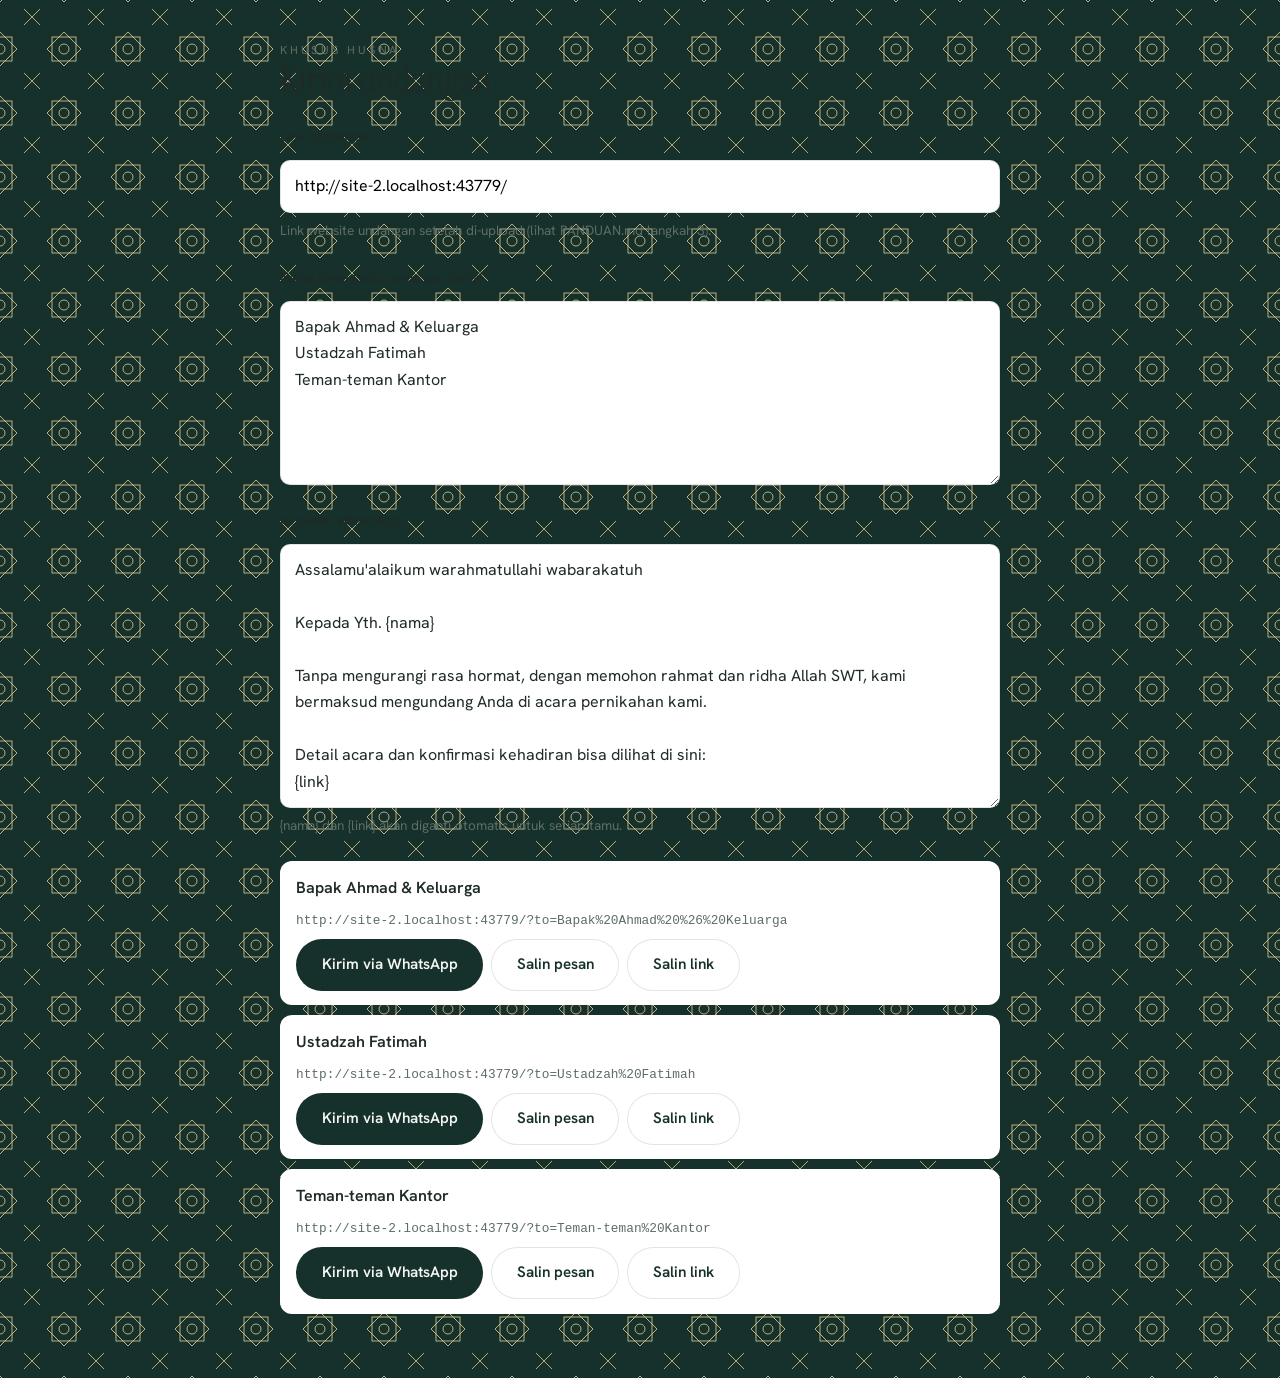
==== kirim.html @ abfaa21a "Undangan pernikahan Husna & Bima Co-Authored-By: Claude Opus 5.5 <noreply@anthropic.com>" ====
<!doctype html>
<html lang="id">
<head>
  <meta charset="utf-8">
  <meta name="viewport" content="width=device-width, initial-scale=1">
  <meta name="robots" content="noindex">
  <title>Kirim Undangan Husna</title>
  <link rel="stylesheet" href="https://fonts.googleapis.com/css2?family=Hanken+Grotesk:wght@400;600&family=Instrument+Serif&display=swap">
  <link rel="stylesheet" href="style.css">
  <style>
    body { padding: 2.5rem 16px 4rem; }
    .wadah { max-width: 720px; margin: 0 auto; display: grid; gap: 1.5rem; }
    .wadah h1 { font-family: var(--f-judul); font-weight: 400; font-size: 2.4rem; margin: 0; line-height: 1.1; }
    .isian input, .isian textarea { font: inherit; width: 100%; padding: .75rem .9rem; border: 1px solid var(--garis); border-radius: 10px; background: #fff; }
    .isian label { font-size: .85rem; font-weight: 600; }
    .bantu { font-size: .85rem; color: var(--redup); margin: 0; }
    .hasil { list-style: none; padding: 0; margin: 0; display: grid; gap: .6rem; }
    .hasil li { background: #fff; border-radius: 12px; padding: .9rem 1rem; display: grid; gap: .5rem; }
    .hasil b { font-weight: 600; }
    .hasil code { font-size: .8rem; color: var(--redup); overflow-wrap: anywhere; }
    .hasil .aksi { display: flex; flex-wrap: wrap; gap: .5rem; }
    .hasil a.tombol { text-decoration: none; }
  </style>
</head>
<body>
  <div class="wadah">
    <div>
      <p class="label">Khusus Husna</p>
      <h1>Kirim undangan</h1>
    </div>

    <div class="isian">
      <label for="alamat">Link undangan</label>
      <input id="alamat" type="url" placeholder="https://undangan-husna.netlify.app/">
      <p class="bantu">Link website undangan setelah di-upload (lihat PANDUAN.md langkah 3).</p>
    </div>

    <div class="isian">
      <label for="nama">Nama tamu (satu nama per baris)</label>
      <textarea id="nama" rows="6">Bapak Ahmad &amp; Keluarga
Ustadzah Fatimah
Teman-teman Kantor</textarea>
    </div>

    <div class="isian">
      <label for="pesan">Isi pesan WhatsApp</label>
      <textarea id="pesan" rows="9">Assalamu'alaikum warahmatullahi wabarakatuh

Kepada Yth. {nama}

Tanpa mengurangi rasa hormat, dengan memohon rahmat dan ridha Allah SWT, kami bermaksud mengundang Anda di acara pernikahan kami.

Detail acara dan konfirmasi kehadiran bisa dilihat di sini:
{link}

Merupakan kebahagiaan bagi kami apabila Anda berkenan hadir dan memberikan doa restu.

Wassalamu'alaikum warahmatullahi wabarakatuh
Husna &amp; Bima</textarea>
      <p class="bantu">{nama} dan {link} akan diganti otomatis untuk setiap tamu.</p>
    </div>

    <ul class="hasil" id="hasil"></ul>
  </div>
  <div class="toast" id="toast" role="status"></div>

  <script>
    (function () {
      var $ = function (id) { return document.getElementById(id); };
      try { var simpan = localStorage.getItem("kirim-husna-alamat"); if (simpan) $("alamat").value = simpan; } catch (e) {}
      if (!$("alamat").value && /^https?:/.test(location.protocol)) {
        $("alamat").value = location.href.replace(/kirim\.html.*$/, "");
      }

      function buat() {
        try { localStorage.setItem("kirim-husna-alamat", $("alamat").value); } catch (e) {}
        var dasar = $("alamat").value.trim();
        var ul = $("hasil");
        ul.innerHTML = "";
        $("nama").value.split("\n").map(function (n) { return n.trim(); }).filter(Boolean).forEach(function (n) {
          var link = dasar + (dasar.indexOf("?") >= 0 ? "&" : "?") + "to=" + encodeURIComponent(n);
          var teks = $("pesan").value.split("{nama}").join(n).split("{link}").join(link);
          var li = document.createElement("li");
          var b = document.createElement("b"); b.textContent = n;
          var c = document.createElement("code"); c.textContent = link;
          var aksi = document.createElement("div"); aksi.className = "aksi";
          var wa = document.createElement("a");
          wa.className = "tombol tombol--kecil";
          wa.href = "https://wa.me/?text=" + encodeURIComponent(teks);
          wa.target = "_blank"; wa.rel = "noopener";
          wa.textContent = "Kirim via WhatsApp";
          var s1 = tombolSalin("Salin pesan", teks);
          var s2 = tombolSalin("Salin link", link);
          aksi.append(wa, s1, s2);
          li.append(b, c, aksi);
          ul.appendChild(li);
        });
      }

      function tombolSalin(label, isi) {
        var b = document.createElement("button");
        b.type = "button";
        b.className = "tombol tombol--kecil tombol--garis";
        b.textContent = label;
        b.addEventListener("click", function () {
          var ok = function () { toast("Tersalin"); };
          if (navigator.clipboard) navigator.clipboard.writeText(isi).then(ok, function () { toast("Gagal menyalin"); });
        });
        return b;
      }

      var idT;
      function toast(t) {
        var el = $("toast"); el.textContent = t; el.classList.add("tampil");
        clearTimeout(idT); idT = setTimeout(function () { el.classList.remove("tampil"); }, 1800);
      }

      ["alamat", "nama", "pesan"].forEach(function (id) { $(id).addEventListener("input", buat); });
      buat();
    })();
  </script>
</body>
</html>
---- style.css ----
/* ========== Warna & huruf ========== */
:root {
  --malam: #16302B;      /* hijau tua, warna utama */
  --malam-2: #1F4640;
  --malam-3: #2A5A52;
  --kertas: #F4F6F1;     /* latar terang */
  --kertas-2: #E7EDE5;
  --tinta: #1F2B27;
  --redup: #5C6D66;
  --emas: #B8964F;
  --emas-muda: #E2CB91;
  --emas-terang: #F3DFA6;
  --mawar: #D99E97;
  --mawar-muda: #F4DEDA;
  --garis: rgba(31, 43, 39, .12);
  --lebar: 480px;

  --f-judul: "Instrument Serif", "Cormorant Garamond", Georgia, serif;
  --f-indah: "Pinyon Script", "Instrument Serif", cursive;
  --f-teks: "Hanken Grotesk", "Segoe UI", system-ui, sans-serif;
  --f-arab: "Amiri", "Traditional Arabic", "Scheherazade New", serif;

  --pola: url("data:image/svg+xml,%3Csvg xmlns='http://www.w3.org/2000/svg' width='64' height='64' viewBox='0 0 64 64'%3E%3Cg fill='none' stroke='%23E2CB91' stroke-width='.8'%3E%3Crect x='20' y='20' width='24' height='24'/%3E%3Crect x='20' y='20' width='24' height='24' transform='rotate(45 32 32)'/%3E%3Cpath d='M0 0l8 8M64 0l-8 8M0 64l8-8M64 64l-8-8'/%3E%3Ccircle cx='32' cy='32' r='5'/%3E%3C/g%3E%3C/svg%3E");
  --pola-hijau: url("data:image/svg+xml,%3Csvg xmlns='http://www.w3.org/2000/svg' width='64' height='64' viewBox='0 0 64 64'%3E%3Cg fill='none' stroke='%2316302B' stroke-width='.7' opacity='.09'%3E%3Crect x='20' y='20' width='24' height='24'/%3E%3Crect x='20' y='20' width='24' height='24' transform='rotate(45 32 32)'/%3E%3Cpath d='M0 0l8 8M64 0l-8 8M0 64l8-8M64 64l-8-8'/%3E%3Ccircle cx='32' cy='32' r='5'/%3E%3C/g%3E%3C/svg%3E");
  color-scheme: light;
}

*, *::before, *::after { box-sizing: border-box; }
html { scroll-behavior: smooth; }
body {
  margin: 0;
  background: var(--pola) center / 64px, var(--malam);
  color: var(--tinta);
  font-family: var(--f-teks);
  font-size: 16px;
  line-height: 1.65;
  -webkit-font-smoothing: antialiased;
  overflow-x: hidden;
}
body.terkunci { overflow: hidden; height: 100%; }
img { max-width: 100%; }
[hidden] { display: none !important; }
.defs { position: absolute; width: 0; height: 0; overflow: hidden; }

/* Semua lapisan tetap mengikuti lebar kolom HP */
.pembuka, .kelopak, .navbawah {
  position: fixed;
  left: 50%;
  width: min(100%, var(--lebar));
  transform: translateX(-50%);
}

/* ========== Umum ========== */
.label {
  font-size: .72rem;
  letter-spacing: .24em;
  text-transform: uppercase;
  color: var(--redup);
  margin: 0;
}
.label--terang { color: var(--emas-muda); }

.judul {
  font-family: var(--f-judul);
  font-weight: 400;
  font-size: 2.3rem;
  line-height: 1.1;
  margin: 0;
  text-align: center;
  text-wrap: balance;
  color: var(--malam);
}
.judul--terang { color: var(--kertas); }
.hiasan { display: block; width: 120px; height: 20px; margin: .8rem auto 1.6rem; }

.teks { margin: 0 auto 1rem; max-width: 30em; text-align: center; }
.teks--kecil { font-size: .95rem; color: var(--redup); }

.tombol {
  font: inherit;
  font-weight: 600;
  font-size: .95rem;
  border: 0;
  cursor: pointer;
  padding: .85rem 1.6rem;
  border-radius: 999px;
  background: var(--malam);
  color: var(--kertas);
  display: inline-flex;
  align-items: center;
  justify-content: center;
  gap: .5rem;
  text-decoration: none;
  transition: transform .2s ease, background .2s ease, box-shadow .2s ease;
}
.tombol:hover { background: var(--malam-2); }
.tombol:active { transform: scale(.96); }
.tombol:focus-visible, a:focus-visible, input:focus-visible, select:focus-visible, textarea:focus-visible {
  outline: 2px solid var(--emas);
  outline-offset: 3px;
}
.tombol:disabled { opacity: .6; cursor: wait; }
.tombol--emas {
  background: linear-gradient(135deg, #D8BC7A, var(--emas) 55%, #9C7B3C);
  color: var(--malam);
  box-shadow: 0 6px 20px rgba(184, 150, 79, .35);
}
.tombol--emas:hover { background: linear-gradient(135deg, var(--emas-terang), #C9A45C); }
.tombol--garis { background: transparent; color: var(--malam); box-shadow: inset 0 0 0 1px var(--garis); }
.tombol--garis:hover { background: var(--kertas-2); }
.tombol--denyut { animation: denyut 2.4s ease-in-out infinite; }
@keyframes denyut {
  0%, 100% { box-shadow: 0 6px 20px rgba(184, 150, 79, .35), 0 0 0 0 rgba(226, 203, 145, .45); }
  50% { box-shadow: 0 6px 20px rgba(184, 150, 79, .35), 0 0 0 12px rgba(226, 203, 145, 0); }
}

.nama-pasangan {
  font-family: var(--f-indah);
  font-weight: 400;
  font-size: 3.6rem;
  line-height: 1.05;
  margin: 0;
  display: flex;
  flex-direction: column;
  align-items: center;
  color: var(--kertas);
}
.nama-pasangan .dan { font-family: var(--f-judul); font-style: italic; font-size: .5em; color: var(--emas-muda); }

/* ========== PEMBUKA (sampul + tirai) ========== */
.pembuka {
  top: 0;
  bottom: 0;
  z-index: 50;
  overflow: hidden;
  transition: opacity .9s ease;
}
.pembuka.tahap-3 { opacity: 0; pointer-events: none; }

/* Tirai */
.tirai {
  position: absolute;
  top: 0;
  bottom: 0;
  width: 51%;
  background:
    linear-gradient(180deg, rgba(0, 0, 0, .25), transparent 20%, transparent 80%, rgba(0, 0, 0, .35)),
    repeating-linear-gradient(90deg, #0F2521 0, #1B413A 9px, #2C5E55 15px, #1B413A 22px, #0F2521 30px);
  transition: transform 2s cubic-bezier(.65, 0, .25, 1);
}
.tirai::after {
  /* renda emas di tepi tirai */
  content: "";
  position: absolute;
  top: 0;
  bottom: 0;
  width: 12px;
  background:
    radial-gradient(circle at 50% 50%, var(--emas-muda) 2px, transparent 2.6px) 0 0 / 12px 14px,
    linear-gradient(90deg, #8B6A2E, var(--emas-muda), #8B6A2E);
  opacity: .9;
}
.tirai--kiri { left: 0; transform-origin: left center; }
.tirai--kiri::after { right: 0; }
.tirai--kanan { right: 0; transform-origin: right center; }
.tirai--kanan::after { left: 0; }
.tahap-2 .tirai--kiri { transform: scaleX(.1); }
.tahap-2 .tirai--kanan { transform: scaleX(.1); }

.tirai-atas {
  position: absolute;
  top: 0;
  left: 0;
  right: 0;
  height: 76px;
  z-index: 2;
  background:
    radial-gradient(circle at 50% 0, #1F4640 68%, var(--emas) 69%, var(--emas) 73%, transparent 74%) 0 30px / 64px 46px repeat-x,
    linear-gradient(180deg, #0F2521, #1F4640) top / 100% 32px no-repeat;
  filter: drop-shadow(0 6px 8px rgba(0, 0, 0, .35));
}

.tirai-lambang {
  position: absolute;
  top: 50%;
  left: 50%;
  width: 128px;
  height: 128px;
  margin: -64px 0 0 -64px;
  z-index: 2;
  border-radius: 50%;
  display: grid;
  place-items: center;
  background: radial-gradient(circle, #1F4640 55%, #16302B);
  border: 2px solid var(--emas-muda);
  outline: 1px solid rgba(226, 203, 145, .45);
  outline-offset: 6px;
  box-shadow: 0 0 40px rgba(0, 0, 0, .45);
  font-family: var(--f-arab);
  font-size: 1.35rem;
  color: var(--emas-terang);
  transition: transform .8s ease, opacity .8s ease;
}
.tahap-2 .tirai-lambang { transform: scale(.4) rotate(-40deg); opacity: 0; }

/* Sampul malam */
.sampul {
  position: absolute;
  inset: 0;
  z-index: 3;
  display: grid;
  place-items: center;
  padding: 90px 20px 40px;
  color: var(--kertas);
  background:
    radial-gradient(ellipse at 50% 18%, rgba(242, 200, 107, .16), transparent 55%),
    radial-gradient(ellipse at 50% 30%, #2A544C 0%, #16302B 58%, #0D211D 100%);
  overflow-y: auto;
  transition: opacity .7s ease, transform .7s ease;
}
.sampul::before {
  content: "";
  position: absolute;
  inset: 0;
  background: var(--pola) center / 64px;
  opacity: .08;
  pointer-events: none;
}
.tahap-1 .sampul { opacity: 0; transform: scale(1.06); pointer-events: none; }

.bintang { position: absolute; inset: 0; pointer-events: none; overflow: hidden; }
.bintang i {
  position: absolute;
  width: var(--u, 2px);
  height: var(--u, 2px);
  border-radius: 50%;
  background: var(--emas-terang);
  box-shadow: 0 0 6px var(--emas-terang);
  animation: kelip var(--d, 3s) ease-in-out var(--t, 0s) infinite;
}
.bintang--redup i { opacity: .5; }
@keyframes kelip { 0%, 100% { opacity: .15; transform: scale(.6); } 50% { opacity: 1; transform: scale(1); } }

.bulan {
  position: absolute;
  top: 26px;
  left: 24px;
  width: 46px;
  height: 46px;
  filter: drop-shadow(0 0 14px rgba(243, 223, 166, .6));
  animation: melayang 6s ease-in-out infinite;
}
@keyframes melayang { 0%, 100% { translate: 0 0; } 50% { translate: 0 -6px; } }

.lampion-baris { position: absolute; inset: 0 0 auto; height: 0; }
.lampion {
  position: absolute;
  top: 0;
  width: 34px;
  height: 102px;
  transform-origin: 50% 0;
  animation: ayun 4.5s ease-in-out infinite, nyala 2.8s ease-in-out infinite;
}
.lampion--1 { right: 22%; top: -8px; }
.lampion--2 { right: 8%; top: -38px; width: 28px; height: 84px; animation-delay: -1.5s, -.6s; }
.lampion--3 { left: 30%; top: -54px; width: 24px; height: 72px; animation-delay: -3s, -1.2s; }
@keyframes ayun { 0%, 100% { rotate: -5deg; } 50% { rotate: 5deg; } }
@keyframes nyala {
  0%, 100% { filter: drop-shadow(0 10px 14px rgba(242, 200, 107, .55)); }
  50% { filter: drop-shadow(0 10px 22px rgba(242, 200, 107, .85)); }
}

.sampul__isi {
  position: relative;
  display: flex;
  flex-direction: column;
  align-items: center;
  gap: 1.5rem;
  text-align: center;
  animation: masuk 1.4s ease both;
}
@keyframes masuk { from { opacity: 0; transform: translateY(24px); } }

.lengkung {
  position: relative;
  width: min(74vw, 270px);
  padding: 4.2rem 1rem 2.4rem;
  border: 1px solid rgba(226, 203, 145, .7);
  border-radius: 999px 999px 14px 14px;
  outline: 1px solid rgba(226, 203, 145, .3);
  outline-offset: 7px;
  display: flex;
  flex-direction: column;
  align-items: center;
  gap: 1rem;
  background: linear-gradient(180deg, rgba(31, 70, 64, .75), rgba(22, 48, 43, .9));
  box-shadow: 0 20px 60px rgba(0, 0, 0, .35), inset 0 0 40px rgba(242, 200, 107, .08);
}
.lengkung__bunga {
  position: absolute;
  bottom: -46px;
  width: 150px;
  height: 112px;
  pointer-events: none;
  animation: goyang 6s ease-in-out infinite;
}
.lengkung__bunga--kiri { left: -54px; transform: scaleY(-1); }
.lengkung__bunga--kanan { right: -54px; transform: scale(-1, -1); animation-delay: -3s; }
@keyframes goyang { 0%, 100% { rotate: 0deg; } 50% { rotate: 3deg; } }

.lengkung__arab { font-family: var(--f-arab); font-size: 1.3rem; color: var(--emas-muda); margin: 0; }
.sampul__tgl {
  margin: 0;
  font-size: .8rem;
  letter-spacing: .24em;
  color: var(--emas-muda);
}
.sampul__tamu { margin-top: 1.4rem; }
.sampul__tamu p { margin: 0; font-size: .88rem; opacity: .85; }
.sampul__tamu .sampul__nama-tamu {
  font-family: var(--f-judul);
  font-size: 1.75rem;
  opacity: 1;
  margin: .25rem 0 .35rem;
  line-height: 1.2;
  color: var(--emas-terang);
}
.sampul__tamu .sampul__maaf { font-size: .72rem; opacity: .55; }

/* ========== Kelopak berjatuhan ========== */
.kelopak { top: 0; height: 100%; z-index: 30; pointer-events: none; }

/* ========== Halaman ========== */
.halaman {
  position: relative;
  max-width: var(--lebar);
  margin: 0 auto;
  background: var(--kertas);
  overflow: hidden;
  box-shadow: 0 0 60px rgba(0, 0, 0, .4);
  padding-bottom: 88px;
}

.bagian { position: relative; padding: 4.5rem 22px; }
.bagian--gelap {
  background: radial-gradient(ellipse at 50% 0, var(--malam-3), var(--malam) 60%);
  color: var(--kertas);
  overflow: hidden;
}
.bagian--lembut { background: var(--pola-hijau) center / 64px, var(--kertas-2); }

/* Bunga di sudut bagian */
.sudut {
  position: absolute;
  width: 190px;
  height: 142px;
  pointer-events: none;
  z-index: 1;
  animation: goyang 7s ease-in-out infinite;
}
.sudut--kecil { width: 130px; height: 98px; }
.sudut--kiri-atas { top: -6px; left: -8px; transform-origin: left top; }
.sudut--kanan-atas { top: -6px; right: -8px; transform: scaleX(-1); animation-delay: -2s; }
.sudut--kiri-bawah { bottom: -6px; left: -8px; transform: scaleY(-1); animation-delay: -4s; }
.sudut--kanan-bawah { bottom: -6px; right: -8px; transform: scale(-1, -1); animation-delay: -1s; }

/* Hero */
.hero {
  min-height: 100svh;
  display: flex;
  flex-direction: column;
  align-items: center;
  justify-content: center;
  text-align: center;
  gap: 1rem;
  background:
    radial-gradient(ellipse at 50% 45%, #fff 0%, transparent 60%),
    var(--pola-hijau) center / 64px,
    var(--kertas);
  padding-block: 7rem 5rem;
}
.hero__label { color: var(--emas); font-weight: 600; }
.hero__lengkung {
  position: relative;
  width: 190px;
  height: 250px;
  border-radius: 999px 999px 12px 12px;
  background:
    var(--pola) center / 40px,
    radial-gradient(ellipse at 50% 30%, var(--malam-3), var(--malam) 70%);
  border: 3px solid var(--kertas);
  outline: 1px solid var(--emas);
  outline-offset: 5px;
  box-shadow: 0 24px 50px rgba(22, 48, 43, .35);
  display: grid;
  place-items: center;
  overflow: hidden;
}
.hero__lengkung::after {
  /* kilau yang menyapu */
  content: "";
  position: absolute;
  inset: -40%;
  background: linear-gradient(115deg, transparent 40%, rgba(255, 241, 196, .35) 50%, transparent 60%);
  animation: kilau 4.5s ease-in-out infinite;
}
@keyframes kilau { 0% { transform: translateX(-60%); } 60%, 100% { transform: translateX(60%); } }
.monogram {
  font-family: var(--f-indah);
  font-size: 3.4rem;
  line-height: 1;
  color: var(--emas-terang);
  display: flex;
  align-items: baseline;
  gap: .1em;
  text-shadow: 0 2px 12px rgba(0, 0, 0, .3);
}
.monogram i { font-family: var(--f-judul); font-size: .45em; color: var(--emas-muda); }

.hero__nama {
  font-family: var(--f-indah);
  font-size: 3.1rem;
  line-height: 1.1;
  margin: .6rem 0 0;
  color: var(--malam);
}
.hero__nama i { font-family: var(--f-judul); font-size: .55em; color: var(--emas); }
.hero__tgl {
  margin: 0;
  font-size: .82rem;
  letter-spacing: .2em;
  text-transform: uppercase;
  color: var(--redup);
}
.hero .hiasan { margin: .2rem auto; }
.gulir { margin: 1rem 0 0; font-size: .72rem; letter-spacing: .15em; text-transform: uppercase; color: var(--redup); display: grid; justify-items: center; gap: .5rem; }
.gulir span {
  width: 20px;
  height: 32px;
  border: 1.5px solid var(--emas);
  border-radius: 12px;
  position: relative;
}
.gulir span::after {
  content: "";
  position: absolute;
  left: 50%;
  top: 6px;
  width: 3px;
  height: 7px;
  margin-left: -1.5px;
  border-radius: 2px;
  background: var(--emas);
  animation: roda 1.8s ease-in-out infinite;
}
@keyframes roda { 0% { opacity: 0; transform: translateY(0); } 30% { opacity: 1; } 100% { opacity: 0; transform: translateY(12px); } }

/* Salam & ayat */
.bagian--salam { text-align: center; }
.bismillah { font-family: var(--f-arab); font-size: 1.9rem; color: var(--malam); margin: 0 0 1.2rem; line-height: 1.8; }
.salam { font-family: var(--f-judul); font-style: italic; font-size: 1.3rem; margin: 0 0 1rem; color: var(--malam); }

.ayat {
  position: relative;
  margin: 2.8rem 0 0;
  padding: 2.6rem 1.3rem 1.8rem;
  background: #fff;
  border-radius: 20px;
  box-shadow: 0 10px 30px rgba(22, 48, 43, .08);
  border: 1px solid rgba(184, 150, 79, .3);
}
.ayat__bunga {
  position: absolute;
  top: -22px;
  left: 50%;
  width: 44px;
  height: 44px;
  margin-left: -22px;
  animation: putar 18s linear infinite;
}
.ayat__arab { font-family: var(--f-arab); font-size: 1.4rem; line-height: 2.1; margin: 0 0 1rem; color: var(--malam); }
.ayat__arti { margin: 0; font-size: .92rem; color: var(--redup); font-style: italic; }
.ayat figcaption { margin-top: .8rem; font-size: .75rem; letter-spacing: .15em; text-transform: uppercase; color: var(--emas); font-weight: 600; }

/* Mempelai */
.bagian--mempelai { background: var(--pola-hijau) center / 64px, var(--kertas); text-align: center; }
.orang { display: grid; justify-items: center; gap: .15rem; }
.orang__bingkai {
  position: relative;
  width: 150px;
  height: 196px;
  margin-bottom: 1.2rem;
  border-radius: 999px 999px 10px 10px;
  background: var(--pola) center / 36px, radial-gradient(ellipse at 50% 30%, var(--malam-3), var(--malam) 70%);
  border: 3px solid #fff;
  outline: 1px solid var(--emas);
  outline-offset: 4px;
  display: grid;
  place-items: center;
  color: var(--emas-terang);
  font-family: var(--f-indah);
  font-size: 4.2rem;
  box-shadow: 0 18px 40px rgba(22, 48, 43, .25);
}
.orang__bunga {
  position: absolute;
  bottom: -30px;
  left: -44px;
  width: 120px;
  height: 90px;
  transform: scaleY(-1);
  animation: goyang 6s ease-in-out infinite;
}
.orang__nama { font-family: var(--f-indah); font-weight: 400; font-size: 2.4rem; line-height: 1.2; margin: 0; color: var(--malam); }
.orang__urutan { margin: .2rem 0 0; font-size: .82rem; letter-spacing: .12em; text-transform: uppercase; color: var(--emas); font-weight: 600; }
.orang__ortu { margin: 0; color: var(--redup); font-size: .95rem; }
.orang__ig {
  margin-top: .5rem;
  color: var(--malam);
  font-size: .88rem;
  font-weight: 600;
  text-decoration: none;
  border-bottom: 1px solid var(--emas);
}
.mempelai__dan { font-family: var(--f-indah); font-size: 3.4rem; color: var(--emas); margin: 1.8rem 0; line-height: 1; }

/* Hitung mundur */
.hitung {
  position: relative;
  display: grid;
  grid-template-columns: repeat(4, 1fr);
  gap: 8px;
  margin-bottom: 2.4rem;
  text-align: center;
}
.hitung div {
  padding: .9rem 0 .6rem;
  border-radius: 14px;
  background: rgba(255, 255, 255, .05);
  border: 1px solid rgba(226, 203, 145, .35);
}
.hitung b {
  display: block;
  font-family: var(--f-judul);
  font-weight: 400;
  font-size: 2.1rem;
  line-height: 1;
  font-variant-numeric: tabular-nums;
  color: var(--emas-terang);
}
.hitung span { font-size: .68rem; letter-spacing: .14em; text-transform: uppercase; opacity: .75; }
.hitung--selesai { display: block; font-family: var(--f-judul); font-size: 1.4rem; color: var(--emas-muda); }

/* Acara */
.acara { position: relative; display: grid; gap: 1.6rem; }
.acara__item {
  position: relative;
  text-align: center;
  padding: 3.4rem 1.4rem 2rem;
  border-radius: 999px 999px 18px 18px;
  background: linear-gradient(180deg, rgba(255, 255, 255, .08), rgba(255, 255, 255, .02));
  border: 1px solid rgba(226, 203, 145, .45);
  outline: 1px solid rgba(226, 203, 145, .15);
  outline-offset: 6px;
}
.acara__bunga { position: absolute; top: -18px; left: 50%; width: 40px; height: 40px; margin-left: -20px; animation: putar 20s linear infinite; }
@keyframes putar { to { transform: rotate(360deg); } }
.acara__nama { font-family: var(--f-indah); font-weight: 400; font-size: 2.3rem; line-height: 1.15; margin: 0 0 1rem; color: var(--emas-terang); }
.acara__baris { margin: 0 0 .5rem; display: flex; flex-direction: column; align-items: center; gap: .2rem; font-size: .98rem; }
.acara__baris svg { color: var(--emas-muda); }
.acara__alamat { opacity: .75; font-size: .9rem; }
.acara__catatan { font-size: .88rem; opacity: .75; margin: .2rem 0 0; }
.acara__aksi { display: flex; flex-wrap: wrap; justify-content: center; gap: .6rem; margin-top: 1.2rem; }
.acara__aksi .tombol--garis { color: var(--kertas); box-shadow: inset 0 0 0 1px rgba(226, 203, 145, .55); }
.acara__aksi .tombol--garis:hover { background: rgba(255, 255, 255, .08); }

/* Form */
.form {
  position: relative;
  z-index: 2;
  display: grid;
  gap: 1.2rem;
  margin-top: 1.6rem;
  padding: 1.6rem 1.2rem;
  background: #fff;
  border-radius: 20px;
  box-shadow: 0 10px 30px rgba(22, 48, 43, .08);
}
.isian { display: grid; gap: .4rem; border: 0; padding: 0; margin: 0; min-width: 0; }
.isian label, .isian legend { font-size: .85rem; font-weight: 600; padding: 0; margin-bottom: .4rem; }
.isian small { font-weight: 400; color: var(--redup); }
.isian input[type="text"], .isian select, .isian textarea {
  font: inherit;
  font-size: 16px; /* cegah zoom otomatis di iPhone */
  width: 100%;
  padding: .75rem .9rem;
  border: 1px solid var(--garis);
  border-radius: 12px;
  background: var(--kertas);
  color: var(--tinta);
  resize: vertical;
}
.pilihan { display: flex; flex-wrap: wrap; gap: .5rem; }
.pilihan label { margin: 0; font-weight: 500; cursor: pointer; }
.pilihan input { position: absolute; opacity: 0; pointer-events: none; }
.pilihan span {
  display: inline-block;
  padding: .6rem 1rem;
  border-radius: 999px;
  border: 1px solid var(--garis);
  background: var(--kertas);
  font-size: .9rem;
  transition: background .2s, color .2s, border-color .2s, transform .2s;
}
.pilihan input:checked + span { background: var(--malam); border-color: var(--malam); color: var(--kertas); transform: scale(1.04); }
.pilihan input:focus-visible + span { outline: 2px solid var(--emas); outline-offset: 2px; }
.form__pesan { margin: 0; font-size: .9rem; min-height: 1.4em; }
.form__pesan.salah { color: #A2463A; }
.form__pesan.berhasil { color: var(--malam); font-weight: 600; }
.form .tombol { width: 100%; }

/* Ucapan */
.ucapan__ringkas { margin: -0.6rem 0 1.2rem; font-size: .85rem; color: var(--redup); text-align: center; }
.ucapan__daftar {
  list-style: none;
  padding: 0 4px 0 0;
  margin: 0 0 1.2rem;
  display: grid;
  gap: .8rem;
  max-height: 560px;
  overflow-y: auto;
  overscroll-behavior: contain;
}
.ucapan__daftar li:not(.ucapan__kosong) {
  display: grid;
  grid-template-columns: 40px 1fr;
  gap: .8rem;
  padding: 1rem;
  background: #fff;
  border-radius: 16px;
  box-shadow: 0 4px 14px rgba(22, 48, 43, .06);
  animation: masuk .6s ease both;
}
.ucapan__avatar {
  width: 40px;
  height: 40px;
  border-radius: 50%;
  display: grid;
  place-items: center;
  background: linear-gradient(135deg, var(--emas-muda), var(--emas));
  color: var(--malam);
  font-family: var(--f-judul);
  font-size: 1.2rem;
}
.ucapan__siapa { margin: 0; font-weight: 600; line-height: 1.3; }
.ucapan__isi { margin: .25rem 0 0; white-space: pre-line; overflow-wrap: anywhere; font-size: .95rem; }
.ucapan__waktu { margin: .35rem 0 0; font-size: .75rem; color: var(--redup); }
.ucapan__kosong { color: var(--redup); font-size: .92rem; text-align: center; padding: 1rem 0; }
#muatLagi { display: flex; margin: 0 auto; }

/* Penutup */
.bagian--penutup {
  text-align: center;
  padding-top: 7rem;
  background: radial-gradient(ellipse at 50% 60%, #fff, transparent 70%), var(--pola-hijau) center / 64px, var(--kertas);
}
.doa { font-family: var(--f-arab); font-size: 1.4rem; line-height: 2; margin: 2rem 0 .5rem; color: var(--malam); }
.doa__arti { font-size: .88rem; color: var(--redup); font-style: italic; margin: 0 auto 2rem; max-width: 30em; }
.penutup__kami { margin: 1.4rem 0 0; color: var(--redup); font-size: .9rem; }
.penutup__kel { margin: .6rem 0 0; color: var(--redup); font-size: .88rem; }

.kaki {
  text-align: center;
  padding: 1.6rem 16px;
  font-size: .78rem;
  color: var(--emas-muda);
  background: var(--malam);
  letter-spacing: .08em;
}

/* ========== Navigasi bawah ========== */
.navbawah {
  bottom: calc(10px + env(safe-area-inset-bottom, 0px));
  width: min(calc(100% - 24px), calc(var(--lebar) - 24px));
  z-index: 40;
  display: flex;
  justify-content: space-around;
  padding: 6px;
  border-radius: 20px;
  background: rgba(22, 48, 43, .92);
  -webkit-backdrop-filter: blur(10px);
  backdrop-filter: blur(10px);
  box-shadow: 0 10px 30px rgba(0, 0, 0, .3);
  border: 1px solid rgba(226, 203, 145, .25);
  transition: transform .6s cubic-bezier(.2, .8, .2, 1), opacity .6s;
}
body.terkunci .navbawah { transform: translate(-50%, 140%); opacity: 0; }
.navbawah a {
  flex: 1;
  display: grid;
  justify-items: center;
  gap: 2px;
  padding: 7px 2px 5px;
  border-radius: 14px;
  color: rgba(244, 246, 241, .7);
  text-decoration: none;
  font-size: .64rem;
  letter-spacing: .03em;
  transition: background .3s, color .3s;
}
.navbawah svg { width: 20px; height: 20px; fill: none; stroke: currentColor; stroke-width: 1.6; stroke-linejoin: round; stroke-linecap: round; }
.navbawah a.aktif { background: var(--emas-muda); color: var(--malam); }

/* Tombol musik & toast */
.musik {
  position: fixed;
  right: max(16px, calc(50% - var(--lebar) / 2 + 16px));
  bottom: calc(86px + env(safe-area-inset-bottom, 0px));
  z-index: 41;
  width: 42px;
  height: 42px;
  border-radius: 50%;
  border: 1px solid rgba(226, 203, 145, .5);
  background: var(--malam);
  color: var(--emas-muda);
  cursor: pointer;
  display: grid;
  place-items: center;
}
.musik.berputar svg { animation: putar 4s linear infinite; }
body.terkunci .musik { opacity: 0; pointer-events: none; }

.toast {
  position: fixed;
  left: 50%;
  bottom: calc(96px + env(safe-area-inset-bottom, 0px));
  transform: translate(-50%, 20px);
  background: var(--tinta);
  color: var(--kertas);
  padding: .6rem 1.1rem;
  border-radius: 999px;
  font-size: .88rem;
  opacity: 0;
  pointer-events: none;
  transition: opacity .25s, transform .25s;
  z-index: 60;
  max-width: calc(100vw - 32px);
}
.toast.tampil { opacity: 1; transform: translate(-50%, 0); }

/* ========== Animasi muncul saat digulir ========== */
[data-anim] { transition: opacity 1s ease var(--tunda, 0s), transform 1s cubic-bezier(.2, .8, .2, 1) var(--tunda, 0s); }
.js-siap [data-anim]:not(.terlihat) { opacity: 0; }
.js-siap [data-anim="naik"]:not(.terlihat) { transform: translateY(34px); }
.js-siap [data-anim="kiri"]:not(.terlihat) { transform: translateX(-60px); }
.js-siap [data-anim="kanan"]:not(.terlihat) { transform: translateX(60px); }
.js-siap [data-anim="zoom"]:not(.terlihat) { transform: scale(.8); }

@media (prefers-reduced-motion: reduce) {
  *, *::before, *::after { animation: none !important; transition: none !important; scroll-behavior: auto !important; }
  .js-siap [data-anim]:not(.terlihat) { opacity: 1; transform: none; }
  .kelopak { display: none; }
}
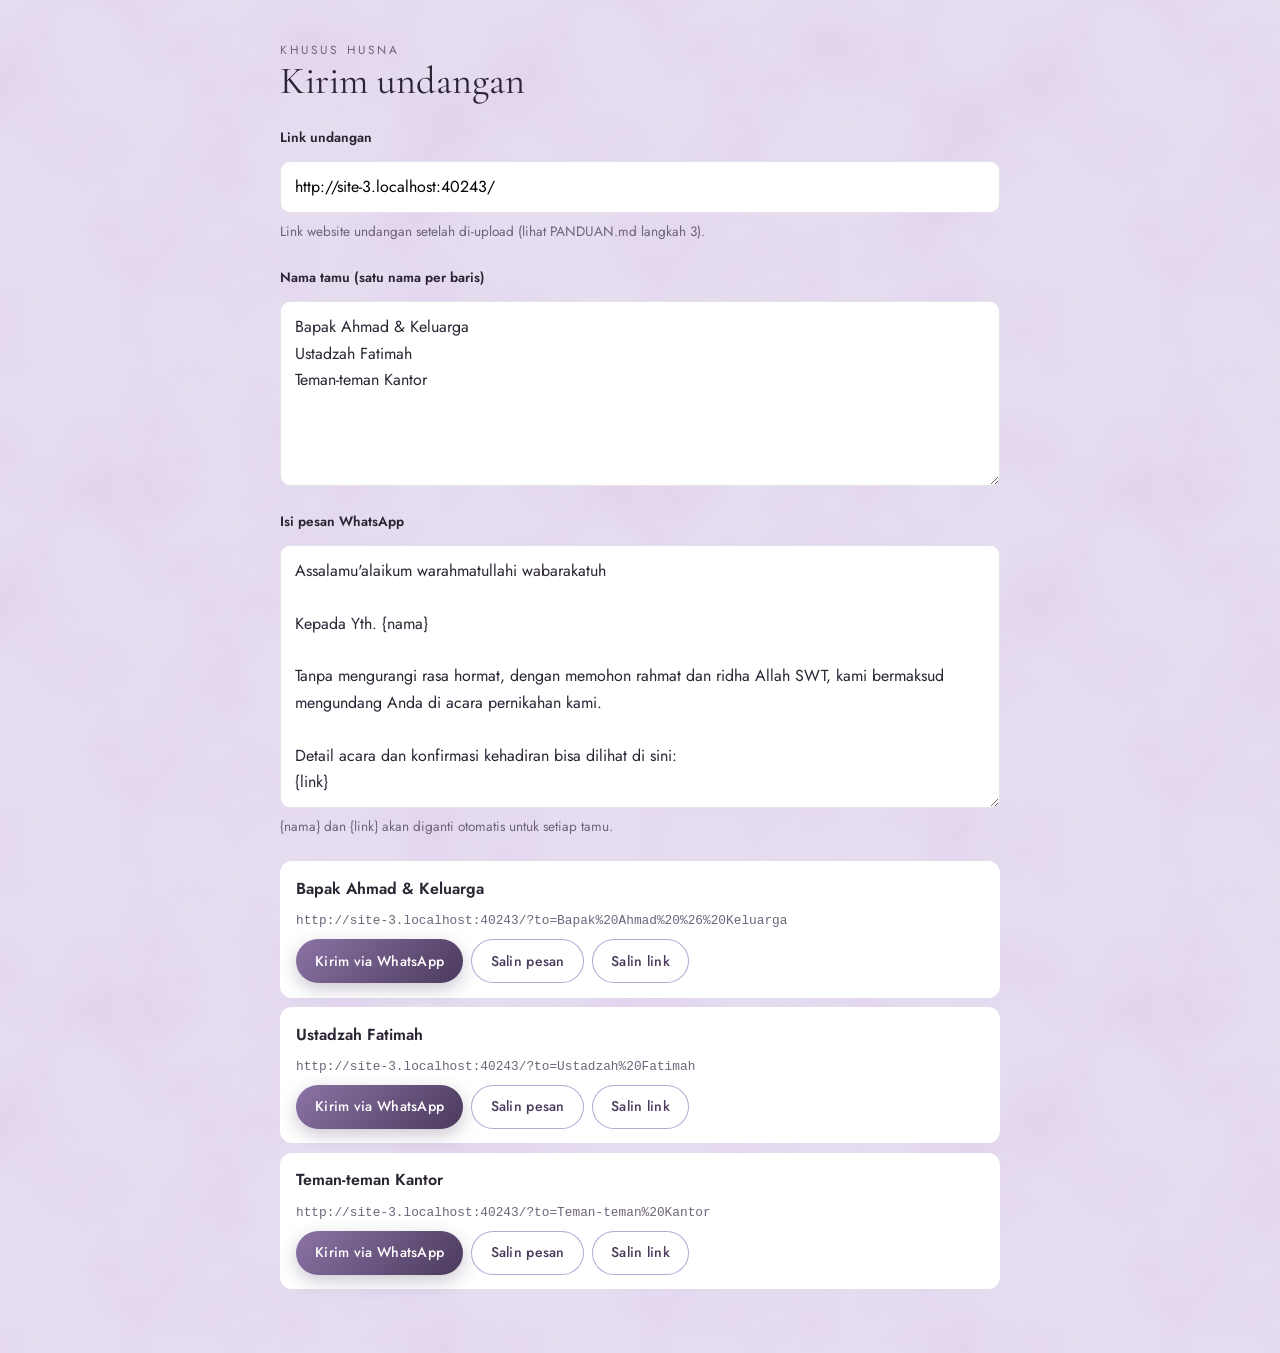
==== commit 93b4c417: "Ganti tema undangan menjadi lilac dengan bunga lily sesuai contoh cetak Co-Authored-By: Claude Opus " ====
--- a/kirim.html
+++ b/kirim.html
@@ -5,7 +5,7 @@
   <meta name="viewport" content="width=device-width, initial-scale=1">
   <meta name="robots" content="noindex">
   <title>Kirim Undangan Husna</title>
-  <link rel="stylesheet" href="https://fonts.googleapis.com/css2?family=Hanken+Grotesk:wght@400;600&family=Instrument+Serif&display=swap">
+  <link rel="stylesheet" href="https://fonts.googleapis.com/css2?family=Jost:wght@400;600&family=Cormorant+Garamond:wght@500&display=swap">
   <link rel="stylesheet" href="style.css">
   <style>
     body { padding: 2.5rem 16px 4rem; }
--- a/style.css
+++ b/style.css
@@ -1,27 +1,29 @@
 /* ========== Warna & huruf ========== */
 :root {
-  --malam: #16302B;      /* hijau tua, warna utama */
-  --malam-2: #1F4640;
-  --malam-3: #2A5A52;
-  --kertas: #F4F6F1;     /* latar terang */
-  --kertas-2: #E7EDE5;
-  --tinta: #1F2B27;
-  --redup: #5C6D66;
-  --emas: #B8964F;
-  --emas-muda: #E2CB91;
-  --emas-terang: #F3DFA6;
-  --mawar: #D99E97;
-  --mawar-muda: #F4DEDA;
-  --garis: rgba(31, 43, 39, .12);
+  --ungu-tua: #4A3A5C;    /* warna utama: ungu plum */
+  --ungu: #6B5480;
+  --ungu-2: #8C74A6;
+  --lilac: #B9A5D3;
+  --lilac-muda: #E6DDF0;
+  --kertas: #FCFAFD;      /* latar terang */
+  --kertas-2: #F3EEF7;
+  --tinta: #2B2433;
+  --redup: #6E6479;
+  --peach: #EDB083;
+  --peach-muda: #F8E1CF;
+  --biru-muda: #CFE4EC;
+  --garis: rgba(74, 58, 92, .14);
   --lebar: 480px;
 
-  --f-judul: "Instrument Serif", "Cormorant Garamond", Georgia, serif;
-  --f-indah: "Pinyon Script", "Instrument Serif", cursive;
-  --f-teks: "Hanken Grotesk", "Segoe UI", system-ui, sans-serif;
+  --f-judul: "Cormorant Garamond", Georgia, serif;
+  --f-indah: "Great Vibes", "Cormorant Garamond", cursive;
+  --f-teks: "Jost", "Segoe UI", system-ui, sans-serif;
   --f-arab: "Amiri", "Traditional Arabic", "Scheherazade New", serif;
-
-  --pola: url("data:image/svg+xml,%3Csvg xmlns='http://www.w3.org/2000/svg' width='64' height='64' viewBox='0 0 64 64'%3E%3Cg fill='none' stroke='%23E2CB91' stroke-width='.8'%3E%3Crect x='20' y='20' width='24' height='24'/%3E%3Crect x='20' y='20' width='24' height='24' transform='rotate(45 32 32)'/%3E%3Cpath d='M0 0l8 8M64 0l-8 8M0 64l8-8M64 64l-8-8'/%3E%3Ccircle cx='32' cy='32' r='5'/%3E%3C/g%3E%3C/svg%3E");
-  --pola-hijau: url("data:image/svg+xml,%3Csvg xmlns='http://www.w3.org/2000/svg' width='64' height='64' viewBox='0 0 64 64'%3E%3Cg fill='none' stroke='%2316302B' stroke-width='.7' opacity='.09'%3E%3Crect x='20' y='20' width='24' height='24'/%3E%3Crect x='20' y='20' width='24' height='24' transform='rotate(45 32 32)'/%3E%3Cpath d='M0 0l8 8M64 0l-8 8M0 64l8-8M64 64l-8-8'/%3E%3Ccircle cx='32' cy='32' r='5'/%3E%3C/g%3E%3C/svg%3E");
+  --f-spidol: "Permanent Marker", "Jost", sans-serif;
+
+  /* Tekstur cat air ungu */
+  --cat-air: url("data:image/svg+xml,%3Csvg xmlns='http://www.w3.org/2000/svg' width='520' height='520'%3E%3Cfilter id='f' x='0' y='0' width='1' height='1'%3E%3CfeTurbulence type='fractalNoise' baseFrequency='.007' numOctaves='4' seed='7' stitchTiles='stitch'/%3E%3CfeColorMatrix values='0 0 0 0 .74 0 0 0 0 .64 0 0 0 0 .84 1.9 0 0 0 -.78'/%3E%3C/filter%3E%3Crect width='100%25' height='100%25' filter='url(%23f)'/%3E%3C/svg%3E");
+  --bintik: url("data:image/svg+xml,%3Csvg xmlns='http://www.w3.org/2000/svg' width='90' height='90'%3E%3Cg fill='%23C9A98E' opacity='.35'%3E%3Ccircle cx='8' cy='12' r='.8'/%3E%3Ccircle cx='40' cy='30' r='.6'/%3E%3Ccircle cx='70' cy='8' r='.7'/%3E%3Ccircle cx='22' cy='60' r='.5'/%3E%3Ccircle cx='62' cy='72' r='.8'/%3E%3Ccircle cx='84' cy='48' r='.5'/%3E%3C/g%3E%3C/svg%3E");
   color-scheme: light;
 }
 
@@ -29,7 +31,7 @@
 html { scroll-behavior: smooth; }
 body {
   margin: 0;
-  background: var(--pola) center / 64px, var(--malam);
+  background: var(--cat-air) center / 520px, var(--lilac-muda);
   color: var(--tinta);
   font-family: var(--f-teks);
   font-size: 16px;
@@ -52,80 +54,113 @@
 
 /* ========== Umum ========== */
 .label {
-  font-size: .72rem;
-  letter-spacing: .24em;
+  font-size: .74rem;
+  letter-spacing: .26em;
   text-transform: uppercase;
   color: var(--redup);
   margin: 0;
 }
-.label--terang { color: var(--emas-muda); }
 
 .judul {
-  font-family: var(--f-judul);
+  font-family: var(--f-indah);
   font-weight: 400;
-  font-size: 2.3rem;
-  line-height: 1.1;
+  font-size: 2.9rem;
+  line-height: 1.15;
   margin: 0;
   text-align: center;
   text-wrap: balance;
-  color: var(--malam);
-}
-.judul--terang { color: var(--kertas); }
-.hiasan { display: block; width: 120px; height: 20px; margin: .8rem auto 1.6rem; }
+  color: var(--ungu-tua);
+}
+.hiasan { display: block; width: 140px; height: 24px; margin: .6rem auto 1.6rem; }
 
 .teks { margin: 0 auto 1rem; max-width: 30em; text-align: center; }
 .teks--kecil { font-size: .95rem; color: var(--redup); }
 
 .tombol {
   font: inherit;
-  font-weight: 600;
+  font-weight: 500;
   font-size: .95rem;
+  letter-spacing: .02em;
   border: 0;
   cursor: pointer;
   padding: .85rem 1.6rem;
   border-radius: 999px;
-  background: var(--malam);
-  color: var(--kertas);
+  background: linear-gradient(135deg, var(--ungu-2), var(--ungu-tua));
+  color: #fff;
   display: inline-flex;
   align-items: center;
   justify-content: center;
   gap: .5rem;
   text-decoration: none;
-  transition: transform .2s ease, background .2s ease, box-shadow .2s ease;
-}
-.tombol:hover { background: var(--malam-2); }
+  box-shadow: 0 6px 18px rgba(74, 58, 92, .28);
+  transition: transform .2s ease, filter .2s ease, box-shadow .2s ease;
+}
+.tombol:hover { filter: brightness(1.08); }
 .tombol:active { transform: scale(.96); }
 .tombol:focus-visible, a:focus-visible, input:focus-visible, select:focus-visible, textarea:focus-visible {
-  outline: 2px solid var(--emas);
+  outline: 2px solid var(--peach);
   outline-offset: 3px;
 }
 .tombol:disabled { opacity: .6; cursor: wait; }
-.tombol--emas {
-  background: linear-gradient(135deg, #D8BC7A, var(--emas) 55%, #9C7B3C);
-  color: var(--malam);
-  box-shadow: 0 6px 20px rgba(184, 150, 79, .35);
-}
-.tombol--emas:hover { background: linear-gradient(135deg, var(--emas-terang), #C9A45C); }
-.tombol--garis { background: transparent; color: var(--malam); box-shadow: inset 0 0 0 1px var(--garis); }
+.tombol--garis { background: #fff; color: var(--ungu-tua); box-shadow: inset 0 0 0 1px var(--lilac); }
 .tombol--garis:hover { background: var(--kertas-2); }
+.tombol--kecil { padding: .65rem 1.2rem; font-size: .88rem; }
 .tombol--denyut { animation: denyut 2.4s ease-in-out infinite; }
 @keyframes denyut {
-  0%, 100% { box-shadow: 0 6px 20px rgba(184, 150, 79, .35), 0 0 0 0 rgba(226, 203, 145, .45); }
-  50% { box-shadow: 0 6px 20px rgba(184, 150, 79, .35), 0 0 0 12px rgba(226, 203, 145, 0); }
-}
-
-.nama-pasangan {
+  0%, 100% { box-shadow: 0 6px 18px rgba(74, 58, 92, .28), 0 0 0 0 rgba(185, 165, 211, .6); }
+  50% { box-shadow: 0 6px 18px rgba(74, 58, 92, .28), 0 0 0 14px rgba(185, 165, 211, 0); }
+}
+
+/* Gambar taman lily dari desain cetak */
+.taman {
+  position: absolute;
+  left: 0;
+  bottom: 0;
+  width: 100%;
+  height: auto;
+  mix-blend-mode: multiply;
+  pointer-events: none;
+  -webkit-mask-image: linear-gradient(180deg, transparent, #000 30%);
+  mask-image: linear-gradient(180deg, transparent, #000 30%);
+}
+
+/* ========== Bingkai segi enam ========== */
+.heksa {
+  position: relative;
+  width: 250px;
+  height: 250px;
+  display: grid;
+  place-items: center;
+}
+.heksa__bingkai {
+  position: absolute;
+  inset: 0;
+  width: 100%;
+  height: 100%;
+  rotate: -9deg;
+  filter: drop-shadow(0 10px 22px rgba(74, 58, 92, .18));
+}
+.heksa__lily, .heksa__daun { position: absolute; pointer-events: none; animation: goyang 6s ease-in-out infinite; }
+.heksa__lily--1 { width: 92px; height: 92px; top: 4px; left: -14px; }
+.heksa__lily--2 { width: 60px; height: 60px; top: 58px; left: -26px; animation-delay: -2s; }
+.heksa__lily--3 { width: 84px; height: 84px; bottom: -2px; right: -10px; animation-delay: -4s; }
+.heksa__daun--1 { width: 40px; height: 92px; top: -16px; left: 26px; transform: rotate(-24deg); animation-delay: -1s; }
+.heksa__daun--2 { width: 40px; height: 92px; bottom: 10px; right: -24px; transform: rotate(150deg); animation-delay: -3s; }
+.heksa__nama {
+  position: relative;
+  margin: 0;
   font-family: var(--f-indah);
   font-weight: 400;
-  font-size: 3.6rem;
-  line-height: 1.05;
-  margin: 0;
+  font-size: 3.3rem;
+  line-height: .95;
+  color: var(--tinta);
   display: flex;
   flex-direction: column;
   align-items: center;
-  color: var(--kertas);
-}
-.nama-pasangan .dan { font-family: var(--f-judul); font-style: italic; font-size: .5em; color: var(--emas-muda); }
+  rotate: -5deg;
+  text-shadow: 1px 1px 0 #fff, 2px 2px 0 rgba(185, 165, 211, .5);
+}
+.heksa__nama .dan { font-size: .8em; color: var(--ungu); }
 
 /* ========== PEMBUKA (sampul + tirai) ========== */
 .pembuka {
@@ -137,28 +172,28 @@
 }
 .pembuka.tahap-3 { opacity: 0; pointer-events: none; }
 
-/* Tirai */
+/* Tirai satin lilac */
 .tirai {
   position: absolute;
   top: 0;
   bottom: 0;
   width: 51%;
   background:
-    linear-gradient(180deg, rgba(0, 0, 0, .25), transparent 20%, transparent 80%, rgba(0, 0, 0, .35)),
-    repeating-linear-gradient(90deg, #0F2521 0, #1B413A 9px, #2C5E55 15px, #1B413A 22px, #0F2521 30px);
+    linear-gradient(180deg, rgba(74, 58, 92, .25), transparent 20%, transparent 80%, rgba(74, 58, 92, .35)),
+    repeating-linear-gradient(90deg, #8E78A8 0, #B7A2CF 9px, #E2D7EE 15px, #B7A2CF 22px, #8E78A8 30px);
   transition: transform 2s cubic-bezier(.65, 0, .25, 1);
 }
 .tirai::after {
-  /* renda emas di tepi tirai */
+  /* renda peach di tepi tirai */
   content: "";
   position: absolute;
   top: 0;
   bottom: 0;
   width: 12px;
   background:
-    radial-gradient(circle at 50% 50%, var(--emas-muda) 2px, transparent 2.6px) 0 0 / 12px 14px,
-    linear-gradient(90deg, #8B6A2E, var(--emas-muda), #8B6A2E);
-  opacity: .9;
+    radial-gradient(circle at 50% 50%, #fff 2px, transparent 2.6px) 0 0 / 12px 14px,
+    linear-gradient(90deg, #D48F62, var(--peach-muda), #D48F62);
+  opacity: .95;
 }
 .tirai--kiri { left: 0; transform-origin: left center; }
 .tirai--kiri::after { right: 0; }
@@ -175,58 +210,56 @@
   height: 76px;
   z-index: 2;
   background:
-    radial-gradient(circle at 50% 0, #1F4640 68%, var(--emas) 69%, var(--emas) 73%, transparent 74%) 0 30px / 64px 46px repeat-x,
-    linear-gradient(180deg, #0F2521, #1F4640) top / 100% 32px no-repeat;
-  filter: drop-shadow(0 6px 8px rgba(0, 0, 0, .35));
+    radial-gradient(circle at 50% 0, var(--ungu) 68%, var(--peach) 69%, var(--peach) 73%, transparent 74%) 0 30px / 64px 46px repeat-x,
+    linear-gradient(180deg, var(--ungu-tua), var(--ungu)) top / 100% 32px no-repeat;
+  filter: drop-shadow(0 6px 8px rgba(74, 58, 92, .35));
 }
 
 .tirai-lambang {
   position: absolute;
   top: 50%;
   left: 50%;
-  width: 128px;
-  height: 128px;
-  margin: -64px 0 0 -64px;
+  width: 140px;
+  height: 140px;
+  margin: -70px 0 0 -70px;
   z-index: 2;
   border-radius: 50%;
   display: grid;
   place-items: center;
-  background: radial-gradient(circle, #1F4640 55%, #16302B);
-  border: 2px solid var(--emas-muda);
-  outline: 1px solid rgba(226, 203, 145, .45);
+  align-content: center;
+  gap: .1rem;
+  background: radial-gradient(circle, #fff 55%, var(--kertas-2));
+  border: 2px solid var(--ungu);
+  outline: 1px solid rgba(255, 255, 255, .8);
   outline-offset: 6px;
-  box-shadow: 0 0 40px rgba(0, 0, 0, .45);
+  box-shadow: 0 0 40px rgba(74, 58, 92, .35);
   font-family: var(--f-arab);
-  font-size: 1.35rem;
-  color: var(--emas-terang);
+  font-size: 1.25rem;
+  color: var(--ungu-tua);
   transition: transform .8s ease, opacity .8s ease;
 }
+.tirai-lambang__bunga { width: 54px; height: 54px; animation: putar 16s linear infinite; }
 .tahap-2 .tirai-lambang { transform: scale(.4) rotate(-40deg); opacity: 0; }
 
-/* Sampul malam */
+/* Sampul */
 .sampul {
   position: absolute;
   inset: 0;
   z-index: 3;
   display: grid;
   place-items: center;
-  padding: 90px 20px 40px;
-  color: var(--kertas);
+  padding: 26px 20px 30px;
+  color: var(--tinta);
   background:
-    radial-gradient(ellipse at 50% 18%, rgba(242, 200, 107, .16), transparent 55%),
-    radial-gradient(ellipse at 50% 30%, #2A544C 0%, #16302B 58%, #0D211D 100%);
+    var(--bintik) 0 0 / 90px,
+    var(--cat-air) 30% 0 / 520px,
+    radial-gradient(ellipse at 50% 0, rgba(185, 165, 211, .55), transparent 45%),
+    linear-gradient(180deg, #F1EAF6, #FFFFFF 45%, #F7F2FA);
   overflow-y: auto;
   transition: opacity .7s ease, transform .7s ease;
 }
-.sampul::before {
-  content: "";
-  position: absolute;
-  inset: 0;
-  background: var(--pola) center / 64px;
-  opacity: .08;
-  pointer-events: none;
-}
 .tahap-1 .sampul { opacity: 0; transform: scale(1.06); pointer-events: none; }
+.sampul .taman { position: fixed; left: 50%; width: min(100%, var(--lebar)); translate: -50% 0; }
 
 .bintang { position: absolute; inset: 0; pointer-events: none; overflow: hidden; }
 .bintang i {
@@ -234,98 +267,97 @@
   width: var(--u, 2px);
   height: var(--u, 2px);
   border-radius: 50%;
-  background: var(--emas-terang);
-  box-shadow: 0 0 6px var(--emas-terang);
+  background: #fff;
+  box-shadow: 0 0 6px 1px var(--lilac), 0 0 2px var(--peach);
   animation: kelip var(--d, 3s) ease-in-out var(--t, 0s) infinite;
 }
-.bintang--redup i { opacity: .5; }
-@keyframes kelip { 0%, 100% { opacity: .15; transform: scale(.6); } 50% { opacity: 1; transform: scale(1); } }
-
-.bulan {
-  position: absolute;
-  top: 26px;
-  left: 24px;
-  width: 46px;
-  height: 46px;
-  filter: drop-shadow(0 0 14px rgba(243, 223, 166, .6));
-  animation: melayang 6s ease-in-out infinite;
-}
-@keyframes melayang { 0%, 100% { translate: 0 0; } 50% { translate: 0 -6px; } }
-
-.lampion-baris { position: absolute; inset: 0 0 auto; height: 0; }
-.lampion {
-  position: absolute;
-  top: 0;
+@keyframes kelip { 0%, 100% { opacity: .1; transform: scale(.6); } 50% { opacity: 1; transform: scale(1.3); } }
+
+/* Kupu-kupu: badan berkepak, lalu terbang mengikuti jalur */
+.kupu {
+  position: absolute;
+  z-index: 2;
   width: 34px;
-  height: 102px;
-  transform-origin: 50% 0;
-  animation: ayun 4.5s ease-in-out infinite, nyala 2.8s ease-in-out infinite;
-}
-.lampion--1 { right: 22%; top: -8px; }
-.lampion--2 { right: 8%; top: -38px; width: 28px; height: 84px; animation-delay: -1.5s, -.6s; }
-.lampion--3 { left: 30%; top: -54px; width: 24px; height: 72px; animation-delay: -3s, -1.2s; }
-@keyframes ayun { 0%, 100% { rotate: -5deg; } 50% { rotate: 5deg; } }
-@keyframes nyala {
-  0%, 100% { filter: drop-shadow(0 10px 14px rgba(242, 200, 107, .55)); }
-  50% { filter: drop-shadow(0 10px 22px rgba(242, 200, 107, .85)); }
-}
+  height: 26px;
+  pointer-events: none;
+  animation: kepak .32s ease-in-out infinite alternate, terbang 16s ease-in-out infinite;
+}
+@keyframes kepak { from { transform: scaleX(1); } to { transform: scaleX(.35); } }
+@keyframes terbang {
+  0%, 100% { translate: 0 0; rotate: -8deg; }
+  25% { translate: 40px -30px; rotate: 10deg; }
+  50% { translate: 10px -60px; rotate: -4deg; }
+  75% { translate: -36px -24px; rotate: 6deg; }
+}
+.kupu--1 { top: 16%; left: 10%; }
+.kupu--2 { top: 48%; right: 8%; width: 26px; height: 20px; animation-delay: -.1s, -6s; }
+.kupu--3 { bottom: 22%; left: 16%; width: 22px; height: 17px; animation-delay: -.2s, -11s; }
+.kupu--hero { top: 26%; right: 14%; }
+.kupu--pasangan { top: 6%; right: 4%; }
+.kupu--acara { top: 70px; left: 10%; width: 26px; height: 20px; }
+.kupu--penutup { top: 40%; right: 10%; width: 28px; height: 22px; animation-delay: 0s, -5s; }
 
 .sampul__isi {
   position: relative;
+  z-index: 3;
   display: flex;
   flex-direction: column;
   align-items: center;
-  gap: 1.5rem;
+  gap: .5rem;
   text-align: center;
   animation: masuk 1.4s ease both;
 }
 @keyframes masuk { from { opacity: 0; transform: translateY(24px); } }
 
-.lengkung {
-  position: relative;
-  width: min(74vw, 270px);
-  padding: 4.2rem 1rem 2.4rem;
-  border: 1px solid rgba(226, 203, 145, .7);
-  border-radius: 999px 999px 14px 14px;
-  outline: 1px solid rgba(226, 203, 145, .3);
-  outline-offset: 7px;
-  display: flex;
-  flex-direction: column;
-  align-items: center;
-  gap: 1rem;
-  background: linear-gradient(180deg, rgba(31, 70, 64, .75), rgba(22, 48, 43, .9));
-  box-shadow: 0 20px 60px rgba(0, 0, 0, .35), inset 0 0 40px rgba(242, 200, 107, .08);
-}
-.lengkung__bunga {
-  position: absolute;
-  bottom: -46px;
-  width: 150px;
-  height: 112px;
-  pointer-events: none;
-  animation: goyang 6s ease-in-out infinite;
-}
-.lengkung__bunga--kiri { left: -54px; transform: scaleY(-1); }
-.lengkung__bunga--kanan { right: -54px; transform: scale(-1, -1); animation-delay: -3s; }
-@keyframes goyang { 0%, 100% { rotate: 0deg; } 50% { rotate: 3deg; } }
-
-.lengkung__arab { font-family: var(--f-arab); font-size: 1.3rem; color: var(--emas-muda); margin: 0; }
+.sampul__judul {
+  font-family: var(--f-indah);
+  font-size: 4.4rem;
+  line-height: 1;
+  margin: 0;
+  color: var(--tinta);
+  text-shadow: 2px 2px 0 #fff, 3px 3px 0 rgba(185, 165, 211, .55);
+}
 .sampul__tgl {
-  margin: 0;
-  font-size: .8rem;
-  letter-spacing: .24em;
-  color: var(--emas-muda);
-}
-.sampul__tamu { margin-top: 1.4rem; }
-.sampul__tamu p { margin: 0; font-size: .88rem; opacity: .85; }
+  margin: 0 0 .4rem;
+  font-weight: 600;
+  font-size: 1.05rem;
+  letter-spacing: .02em;
+  color: var(--tinta);
+  text-shadow: 1px 1px 0 #fff;
+}
+.heksa--sampul { width: 236px; height: 236px; }
+.heksa--sampul .heksa__bingkai { animation: heksa-masuk 1.6s cubic-bezier(.2, .8, .2, 1) .2s both; }
+.heksa--sampul .heksa__lily { animation: mekar 1.2s cubic-bezier(.3, 1.4, .5, 1) both, goyang 6s ease-in-out 1.6s infinite; }
+.heksa--sampul .heksa__lily--1 { animation-delay: .9s, 1.6s; }
+.heksa--sampul .heksa__lily--2 { animation-delay: 1.1s, 1.6s; }
+.heksa--sampul .heksa__lily--3 { animation-delay: 1.3s, 1.6s; }
+@keyframes heksa-masuk { from { opacity: 0; transform: scale(.6) rotate(-60deg); } }
+@keyframes mekar { from { opacity: 0; transform: scale(0) rotate(-90deg); } }
+
+.sampul__tamu {
+  margin-top: .6rem;
+  font-family: var(--f-judul);
+  letter-spacing: .14em;
+  color: var(--tinta);
+}
+.sampul__tamu p { margin: 0; }
+.sampul__yth { font-size: 1.02rem; line-height: 1.3; font-weight: 600; }
 .sampul__tamu .sampul__nama-tamu {
-  font-family: var(--f-judul);
-  font-size: 1.75rem;
-  opacity: 1;
-  margin: .25rem 0 .35rem;
-  line-height: 1.2;
-  color: var(--emas-terang);
-}
-.sampul__tamu .sampul__maaf { font-size: .72rem; opacity: .55; }
+  min-width: 250px;
+  margin: .55rem auto .55rem;
+  padding: .6rem 1rem;
+  border: 1.5px dotted rgba(74, 58, 92, .45);
+  border-radius: 8px;
+  background: rgba(255, 255, 255, .7);
+  font-family: var(--f-teks);
+  font-weight: 600;
+  font-size: 1.15rem;
+  letter-spacing: .02em;
+  line-height: 1.3;
+  color: var(--ungu-tua);
+}
+.sampul__tamu .sampul__maaf { font-size: .72rem; letter-spacing: .04em; color: var(--redup); }
+#bukaUndangan { margin-top: .9rem; }
 
 /* ========== Kelopak berjatuhan ========== */
 .kelopak { top: 0; height: 100%; z-index: 30; pointer-events: none; }
@@ -337,17 +369,19 @@
   margin: 0 auto;
   background: var(--kertas);
   overflow: hidden;
-  box-shadow: 0 0 60px rgba(0, 0, 0, .4);
-  padding-bottom: 88px;
+  box-shadow: 0 0 60px rgba(74, 58, 92, .25);
 }
 
 .bagian { position: relative; padding: 4.5rem 22px; }
-.bagian--gelap {
-  background: radial-gradient(ellipse at 50% 0, var(--malam-3), var(--malam) 60%);
-  color: var(--kertas);
+.bagian > :not(.sudut):not(.taman):not(.kupu):not(.bintang) { position: relative; z-index: 2; }
+.bagian--ungu {
+  background:
+    var(--bintik) 0 0 / 90px,
+    var(--cat-air) 70% 20% / 520px,
+    linear-gradient(180deg, #F3ECF8, #EADFF3);
   overflow: hidden;
 }
-.bagian--lembut { background: var(--pola-hijau) center / 64px, var(--kertas-2); }
+.bagian--lembut { background: var(--cat-air) 10% 60% / 520px, var(--kertas-2); }
 
 /* Bunga di sudut bagian */
 .sudut {
@@ -361,8 +395,7 @@
 .sudut--kecil { width: 130px; height: 98px; }
 .sudut--kiri-atas { top: -6px; left: -8px; transform-origin: left top; }
 .sudut--kanan-atas { top: -6px; right: -8px; transform: scaleX(-1); animation-delay: -2s; }
-.sudut--kiri-bawah { bottom: -6px; left: -8px; transform: scaleY(-1); animation-delay: -4s; }
-.sudut--kanan-bawah { bottom: -6px; right: -8px; transform: scale(-1, -1); animation-delay: -1s; }
+@keyframes goyang { 0%, 100% { rotate: 0deg; } 50% { rotate: 3deg; } }
 
 /* Hero */
 .hero {
@@ -374,70 +407,27 @@
   text-align: center;
   gap: 1rem;
   background:
+    var(--bintik) 0 0 / 90px,
+    var(--cat-air) 40% 0 / 520px,
     radial-gradient(ellipse at 50% 45%, #fff 0%, transparent 60%),
-    var(--pola-hijau) center / 64px,
-    var(--kertas);
-  padding-block: 7rem 5rem;
-}
-.hero__label { color: var(--emas); font-weight: 600; }
-.hero__lengkung {
-  position: relative;
-  width: 190px;
-  height: 250px;
-  border-radius: 999px 999px 12px 12px;
-  background:
-    var(--pola) center / 40px,
-    radial-gradient(ellipse at 50% 30%, var(--malam-3), var(--malam) 70%);
-  border: 3px solid var(--kertas);
-  outline: 1px solid var(--emas);
-  outline-offset: 5px;
-  box-shadow: 0 24px 50px rgba(22, 48, 43, .35);
-  display: grid;
-  place-items: center;
-  overflow: hidden;
-}
-.hero__lengkung::after {
-  /* kilau yang menyapu */
-  content: "";
-  position: absolute;
-  inset: -40%;
-  background: linear-gradient(115deg, transparent 40%, rgba(255, 241, 196, .35) 50%, transparent 60%);
-  animation: kilau 4.5s ease-in-out infinite;
-}
-@keyframes kilau { 0% { transform: translateX(-60%); } 60%, 100% { transform: translateX(60%); } }
-.monogram {
-  font-family: var(--f-indah);
-  font-size: 3.4rem;
-  line-height: 1;
-  color: var(--emas-terang);
-  display: flex;
-  align-items: baseline;
-  gap: .1em;
-  text-shadow: 0 2px 12px rgba(0, 0, 0, .3);
-}
-.monogram i { font-family: var(--f-judul); font-size: .45em; color: var(--emas-muda); }
-
-.hero__nama {
-  font-family: var(--f-indah);
-  font-size: 3.1rem;
-  line-height: 1.1;
-  margin: .6rem 0 0;
-  color: var(--malam);
-}
-.hero__nama i { font-family: var(--f-judul); font-size: .55em; color: var(--emas); }
+    linear-gradient(180deg, #F1EAF6, var(--kertas) 50%);
+  padding-block: 7rem 9rem;
+}
+.hero__label { color: var(--ungu); font-weight: 500; }
 .hero__tgl {
-  margin: 0;
-  font-size: .82rem;
-  letter-spacing: .2em;
+  margin: .4rem 0 0;
+  font-weight: 500;
+  font-size: .9rem;
+  letter-spacing: .18em;
   text-transform: uppercase;
-  color: var(--redup);
+  color: var(--ungu-tua);
 }
 .hero .hiasan { margin: .2rem auto; }
 .gulir { margin: 1rem 0 0; font-size: .72rem; letter-spacing: .15em; text-transform: uppercase; color: var(--redup); display: grid; justify-items: center; gap: .5rem; }
 .gulir span {
   width: 20px;
   height: 32px;
-  border: 1.5px solid var(--emas);
+  border: 1.5px solid var(--ungu-2);
   border-radius: 12px;
   position: relative;
 }
@@ -450,15 +440,15 @@
   height: 7px;
   margin-left: -1.5px;
   border-radius: 2px;
-  background: var(--emas);
+  background: var(--ungu-2);
   animation: roda 1.8s ease-in-out infinite;
 }
 @keyframes roda { 0% { opacity: 0; transform: translateY(0); } 30% { opacity: 1; } 100% { opacity: 0; transform: translateY(12px); } }
 
 /* Salam & ayat */
 .bagian--salam { text-align: center; }
-.bismillah { font-family: var(--f-arab); font-size: 1.9rem; color: var(--malam); margin: 0 0 1.2rem; line-height: 1.8; }
-.salam { font-family: var(--f-judul); font-style: italic; font-size: 1.3rem; margin: 0 0 1rem; color: var(--malam); }
+.bismillah { font-family: var(--f-arab); font-size: 1.9rem; color: var(--ungu-tua); margin: 0 0 1rem; line-height: 1.8; }
+.salam { font-family: var(--f-indah); font-size: 2.2rem; line-height: 1.2; margin: 0 0 .8rem; color: var(--tinta); }
 
 .ayat {
   position: relative;
@@ -466,63 +456,105 @@
   padding: 2.6rem 1.3rem 1.8rem;
   background: #fff;
   border-radius: 20px;
-  box-shadow: 0 10px 30px rgba(22, 48, 43, .08);
-  border: 1px solid rgba(184, 150, 79, .3);
+  box-shadow: 0 10px 30px rgba(74, 58, 92, .1);
+  border: 1px solid var(--lilac-muda);
 }
 .ayat__bunga {
   position: absolute;
-  top: -22px;
+  top: -26px;
   left: 50%;
-  width: 44px;
-  height: 44px;
-  margin-left: -22px;
+  width: 52px;
+  height: 52px;
+  margin-left: -26px;
   animation: putar 18s linear infinite;
 }
-.ayat__arab { font-family: var(--f-arab); font-size: 1.4rem; line-height: 2.1; margin: 0 0 1rem; color: var(--malam); }
+.ayat__arab { font-family: var(--f-arab); font-size: 1.4rem; line-height: 2.1; margin: 0 0 1rem; color: var(--ungu-tua); }
 .ayat__arti { margin: 0; font-size: .92rem; color: var(--redup); font-style: italic; }
-.ayat figcaption { margin-top: .8rem; font-size: .75rem; letter-spacing: .15em; text-transform: uppercase; color: var(--emas); font-weight: 600; }
+.ayat figcaption { margin-top: .8rem; font-size: .75rem; letter-spacing: .15em; text-transform: uppercase; color: var(--ungu); font-weight: 600; }
+
+/* Ilustrasi & doa Nabi */
+.bagian--doa { background: linear-gradient(180deg, var(--kertas), #F6F1FA); padding-top: 3.5rem; text-align: center; }
+.pasangan {
+  position: relative;
+  width: min(86%, 320px);
+  margin: 0 auto 1.6rem;
+  mix-blend-mode: multiply; /* latar putih ilustrasi menyatu dengan latar halaman */
+}
+.pasangan img {
+  display: block;
+  width: 100%;
+  height: auto;
+  animation: melayang 5s ease-in-out infinite;
+}
+@keyframes melayang { 0%, 100% { translate: 0 0; } 50% { translate: 0 -8px; } }
+.kutipan {
+  margin: 0 auto;
+  max-width: 24em;
+  font-size: 1.02rem;
+  line-height: 1.75;
+  color: var(--tinta);
+}
+.kutipan__sumber { margin: 1rem 0 0; font-size: .85rem; font-style: italic; color: var(--redup); }
 
 /* Mempelai */
-.bagian--mempelai { background: var(--pola-hijau) center / 64px, var(--kertas); text-align: center; }
+.bagian--mempelai { background: var(--bintik) 0 0 / 90px, var(--kertas); text-align: center; }
 .orang { display: grid; justify-items: center; gap: .15rem; }
 .orang__bingkai {
   position: relative;
-  width: 150px;
-  height: 196px;
-  margin-bottom: 1.2rem;
-  border-radius: 999px 999px 10px 10px;
-  background: var(--pola) center / 36px, radial-gradient(ellipse at 50% 30%, var(--malam-3), var(--malam) 70%);
-  border: 3px solid #fff;
-  outline: 1px solid var(--emas);
-  outline-offset: 4px;
+  width: 170px;
+  height: 170px;
+  margin-bottom: 1rem;
   display: grid;
   place-items: center;
-  color: var(--emas-terang);
+  color: var(--ungu-tua);
   font-family: var(--f-indah);
-  font-size: 4.2rem;
-  box-shadow: 0 18px 40px rgba(22, 48, 43, .25);
-}
+  font-size: 4.6rem;
+}
+.orang__bingkai span { position: relative; text-shadow: 2px 2px 0 var(--lilac-muda); }
+.orang__heksa { position: absolute; inset: 0; width: 100%; height: 100%; rotate: -9deg; filter: drop-shadow(0 8px 16px rgba(74, 58, 92, .18)); }
 .orang__bunga {
   position: absolute;
-  bottom: -30px;
-  left: -44px;
-  width: 120px;
-  height: 90px;
+  bottom: -18px;
+  left: -46px;
+  width: 130px;
+  height: 98px;
   transform: scaleY(-1);
   animation: goyang 6s ease-in-out infinite;
 }
-.orang__nama { font-family: var(--f-indah); font-weight: 400; font-size: 2.4rem; line-height: 1.2; margin: 0; color: var(--malam); }
-.orang__urutan { margin: .2rem 0 0; font-size: .82rem; letter-spacing: .12em; text-transform: uppercase; color: var(--emas); font-weight: 600; }
+.orang__nama { font-family: var(--f-indah); font-weight: 400; font-size: 2.5rem; line-height: 1.2; margin: 0; color: var(--tinta); }
+.orang__nama span { color: var(--ungu-2); }
+.orang__urutan { margin: .3rem 0 0; font-size: .82rem; letter-spacing: .12em; text-transform: uppercase; color: var(--ungu); font-weight: 600; }
 .orang__ortu { margin: 0; color: var(--redup); font-size: .95rem; }
 .orang__ig {
   margin-top: .5rem;
-  color: var(--malam);
+  color: var(--ungu-tua);
   font-size: .88rem;
   font-weight: 600;
   text-decoration: none;
-  border-bottom: 1px solid var(--emas);
-}
-.mempelai__dan { font-family: var(--f-indah); font-size: 3.4rem; color: var(--emas); margin: 1.8rem 0; line-height: 1; }
+  border-bottom: 1px solid var(--lilac);
+}
+.mempelai__dan { font-family: var(--f-indah); font-size: 4rem; color: var(--ungu-2); margin: 1.4rem 0; line-height: 1; }
+
+/* Acara */
+.acara { position: relative; display: grid; gap: 1.6rem; margin-top: 2.4rem; }
+.acara__item {
+  position: relative;
+  text-align: center;
+  padding: 2.6rem 1.4rem 1.8rem;
+  border-radius: 22px;
+  background: rgba(255, 255, 255, .92);
+  border: 1px solid #fff;
+  outline: 1px solid var(--lilac);
+  outline-offset: -8px;
+  box-shadow: 0 14px 34px rgba(74, 58, 92, .14);
+}
+.acara__bunga { position: absolute; top: -28px; left: 50%; width: 56px; height: 56px; margin-left: -28px; animation: putar 20s linear infinite; }
+@keyframes putar { to { transform: rotate(360deg); } }
+.acara__nama { font-family: var(--f-indah); font-weight: 400; font-size: 2.8rem; line-height: 1.15; margin: 0 0 .9rem; color: var(--ungu-tua); }
+.acara__baris { margin: 0 0 .7rem; display: flex; flex-direction: column; align-items: center; gap: .15rem; font-size: 1rem; font-weight: 500; }
+.acara__baris svg { color: var(--ungu-2); }
+.acara__alamat { font-weight: 400; color: var(--redup); font-size: .92rem; }
+.acara__aksi { display: flex; flex-wrap: wrap; justify-content: center; gap: .6rem; margin-top: 1rem; }
 
 /* Hitung mundur */
 .hitung {
@@ -530,49 +562,52 @@
   display: grid;
   grid-template-columns: repeat(4, 1fr);
   gap: 8px;
-  margin-bottom: 2.4rem;
+  margin: 2rem 0 0;
   text-align: center;
 }
 .hitung div {
   padding: .9rem 0 .6rem;
   border-radius: 14px;
-  background: rgba(255, 255, 255, .05);
-  border: 1px solid rgba(226, 203, 145, .35);
+  background: linear-gradient(160deg, var(--ungu-2), var(--ungu-tua));
+  color: #fff;
+  box-shadow: 0 8px 18px rgba(74, 58, 92, .22);
 }
 .hitung b {
   display: block;
   font-family: var(--f-judul);
-  font-weight: 400;
+  font-weight: 600;
   font-size: 2.1rem;
   line-height: 1;
   font-variant-numeric: tabular-nums;
-  color: var(--emas-terang);
-}
-.hitung span { font-size: .68rem; letter-spacing: .14em; text-transform: uppercase; opacity: .75; }
-.hitung--selesai { display: block; font-family: var(--f-judul); font-size: 1.4rem; color: var(--emas-muda); }
-
-/* Acara */
-.acara { position: relative; display: grid; gap: 1.6rem; }
-.acara__item {
-  position: relative;
+}
+.hitung span { font-size: .68rem; letter-spacing: .14em; text-transform: uppercase; opacity: .85; }
+.hitung--selesai { display: block; font-family: var(--f-indah); font-size: 1.9rem; text-align: center; color: var(--ungu-tua); }
+
+/* Kartu lokasi: kertas bertumpuk seperti desain cetak */
+.lokasi { margin: 3rem auto .5rem; width: min(100%, 300px); }
+.lokasi__kertas {
+  position: relative;
+  padding: 1.4rem 1.2rem 2.2rem;
+  background: #fff;
+  border: 2px solid var(--tinta);
   text-align: center;
-  padding: 3.4rem 1.4rem 2rem;
-  border-radius: 999px 999px 18px 18px;
-  background: linear-gradient(180deg, rgba(255, 255, 255, .08), rgba(255, 255, 255, .02));
-  border: 1px solid rgba(226, 203, 145, .45);
-  outline: 1px solid rgba(226, 203, 145, .15);
-  outline-offset: 6px;
-}
-.acara__bunga { position: absolute; top: -18px; left: 50%; width: 40px; height: 40px; margin-left: -20px; animation: putar 20s linear infinite; }
-@keyframes putar { to { transform: rotate(360deg); } }
-.acara__nama { font-family: var(--f-indah); font-weight: 400; font-size: 2.3rem; line-height: 1.15; margin: 0 0 1rem; color: var(--emas-terang); }
-.acara__baris { margin: 0 0 .5rem; display: flex; flex-direction: column; align-items: center; gap: .2rem; font-size: .98rem; }
-.acara__baris svg { color: var(--emas-muda); }
-.acara__alamat { opacity: .75; font-size: .9rem; }
-.acara__catatan { font-size: .88rem; opacity: .75; margin: .2rem 0 0; }
-.acara__aksi { display: flex; flex-wrap: wrap; justify-content: center; gap: .6rem; margin-top: 1.2rem; }
-.acara__aksi .tombol--garis { color: var(--kertas); box-shadow: inset 0 0 0 1px rgba(226, 203, 145, .55); }
-.acara__aksi .tombol--garis:hover { background: rgba(255, 255, 255, .08); }
+  rotate: -1deg;
+}
+.lokasi__kertas::before {
+  content: "";
+  position: absolute;
+  inset: -2px;
+  z-index: -1;
+  background: #fff;
+  border: 2px solid var(--tinta);
+  rotate: 7deg;
+  translate: 10px -6px;
+}
+.lokasi__judul { font-family: var(--f-spidol); font-size: 2rem; letter-spacing: .12em; margin: 0; line-height: 1.2; }
+.lokasi__pin { display: block; margin: .6rem auto .2rem; animation: lompat 2s ease-in-out infinite; }
+@keyframes lompat { 0%, 100% { translate: 0 0; } 50% { translate: 0 -6px; } }
+.lokasi__alamat { margin: 0 0 1rem; font-size: .95rem; font-weight: 500; white-space: pre-line; }
+.lokasi__pena { position: absolute; left: -34px; bottom: -26px; width: 130px; height: 56px; rotate: 6deg; }
 
 /* Form */
 .form {
@@ -584,7 +619,8 @@
   padding: 1.6rem 1.2rem;
   background: #fff;
   border-radius: 20px;
-  box-shadow: 0 10px 30px rgba(22, 48, 43, .08);
+  border: 1px solid var(--lilac-muda);
+  box-shadow: 0 10px 30px rgba(74, 58, 92, .1);
 }
 .isian { display: grid; gap: .4rem; border: 0; padding: 0; margin: 0; min-width: 0; }
 .isian label, .isian legend { font-size: .85rem; font-weight: 600; padding: 0; margin-bottom: .4rem; }
@@ -612,11 +648,11 @@
   font-size: .9rem;
   transition: background .2s, color .2s, border-color .2s, transform .2s;
 }
-.pilihan input:checked + span { background: var(--malam); border-color: var(--malam); color: var(--kertas); transform: scale(1.04); }
-.pilihan input:focus-visible + span { outline: 2px solid var(--emas); outline-offset: 2px; }
+.pilihan input:checked + span { background: var(--ungu-tua); border-color: var(--ungu-tua); color: #fff; transform: scale(1.04); }
+.pilihan input:focus-visible + span { outline: 2px solid var(--peach); outline-offset: 2px; }
 .form__pesan { margin: 0; font-size: .9rem; min-height: 1.4em; }
 .form__pesan.salah { color: #A2463A; }
-.form__pesan.berhasil { color: var(--malam); font-weight: 600; }
+.form__pesan.berhasil { color: var(--ungu-tua); font-weight: 600; }
 .form .tombol { width: 100%; }
 
 /* Ucapan */
@@ -638,7 +674,7 @@
   padding: 1rem;
   background: #fff;
   border-radius: 16px;
-  box-shadow: 0 4px 14px rgba(22, 48, 43, .06);
+  box-shadow: 0 4px 14px rgba(74, 58, 92, .08);
   animation: masuk .6s ease both;
 }
 .ucapan__avatar {
@@ -647,10 +683,11 @@
   border-radius: 50%;
   display: grid;
   place-items: center;
-  background: linear-gradient(135deg, var(--emas-muda), var(--emas));
-  color: var(--malam);
+  background: linear-gradient(135deg, var(--lilac-muda), var(--lilac));
+  color: var(--ungu-tua);
   font-family: var(--f-judul);
-  font-size: 1.2rem;
+  font-weight: 600;
+  font-size: 1.25rem;
 }
 .ucapan__siapa { margin: 0; font-weight: 600; line-height: 1.3; }
 .ucapan__isi { margin: .25rem 0 0; white-space: pre-line; overflow-wrap: anywhere; font-size: .95rem; }
@@ -662,19 +699,33 @@
 .bagian--penutup {
   text-align: center;
   padding-top: 7rem;
-  background: radial-gradient(ellipse at 50% 60%, #fff, transparent 70%), var(--pola-hijau) center / 64px, var(--kertas);
-}
-.doa { font-family: var(--f-arab); font-size: 1.4rem; line-height: 2; margin: 2rem 0 .5rem; color: var(--malam); }
-.doa__arti { font-size: .88rem; color: var(--redup); font-style: italic; margin: 0 auto 2rem; max-width: 30em; }
-.penutup__kami { margin: 1.4rem 0 0; color: var(--redup); font-size: .9rem; }
-.penutup__kel { margin: .6rem 0 0; color: var(--redup); font-size: .88rem; }
+  padding-bottom: 12rem;
+  background:
+    var(--bintik) 0 0 / 90px,
+    radial-gradient(ellipse at 50% 40%, #fff, transparent 70%),
+    linear-gradient(180deg, var(--kertas), #F1EAF6);
+}
+.doa { font-family: var(--f-arab); font-size: 1.4rem; line-height: 2; margin: 2rem 0 .5rem; color: var(--ungu-tua); }
+.doa__arti { font-size: .88rem; color: var(--redup); font-style: italic; margin: 0 auto 1.6rem; max-width: 30em; }
+.penutup__kami { margin: 1rem 0 .8rem; font-style: italic; font-size: 1.05rem; color: var(--tinta); }
+.keluarga { display: grid; grid-template-columns: 1fr 1fr; gap: 1rem; font-size: .86rem; line-height: 1.5; }
+.keluarga p { margin: 0; }
+.keluarga b { display: block; font-weight: 600; }
+.penutup__nama {
+  font-family: var(--f-indah);
+  font-size: 3.2rem;
+  line-height: 1.1;
+  margin: 1.4rem 0 0;
+  color: var(--tinta);
+  text-shadow: 2px 2px 0 #fff, 3px 3px 0 rgba(185, 165, 211, .55);
+}
 
 .kaki {
   text-align: center;
-  padding: 1.6rem 16px;
+  padding: 1.6rem 16px calc(1.6rem + 80px);
   font-size: .78rem;
-  color: var(--emas-muda);
-  background: var(--malam);
+  color: var(--lilac-muda);
+  background: var(--ungu-tua);
   letter-spacing: .08em;
 }
 
@@ -687,11 +738,11 @@
   justify-content: space-around;
   padding: 6px;
   border-radius: 20px;
-  background: rgba(22, 48, 43, .92);
+  background: rgba(74, 58, 92, .92);
   -webkit-backdrop-filter: blur(10px);
   backdrop-filter: blur(10px);
-  box-shadow: 0 10px 30px rgba(0, 0, 0, .3);
-  border: 1px solid rgba(226, 203, 145, .25);
+  box-shadow: 0 10px 30px rgba(74, 58, 92, .35);
+  border: 1px solid rgba(255, 255, 255, .2);
   transition: transform .6s cubic-bezier(.2, .8, .2, 1), opacity .6s;
 }
 body.terkunci .navbawah { transform: translate(-50%, 140%); opacity: 0; }
@@ -702,14 +753,14 @@
   gap: 2px;
   padding: 7px 2px 5px;
   border-radius: 14px;
-  color: rgba(244, 246, 241, .7);
+  color: rgba(255, 255, 255, .72);
   text-decoration: none;
   font-size: .64rem;
   letter-spacing: .03em;
   transition: background .3s, color .3s;
 }
 .navbawah svg { width: 20px; height: 20px; fill: none; stroke: currentColor; stroke-width: 1.6; stroke-linejoin: round; stroke-linecap: round; }
-.navbawah a.aktif { background: var(--emas-muda); color: var(--malam); }
+.navbawah a.aktif { background: var(--lilac-muda); color: var(--ungu-tua); }
 
 /* Tombol musik & toast */
 .musik {
@@ -720,9 +771,9 @@
   width: 42px;
   height: 42px;
   border-radius: 50%;
-  border: 1px solid rgba(226, 203, 145, .5);
-  background: var(--malam);
-  color: var(--emas-muda);
+  border: 1px solid rgba(255, 255, 255, .5);
+  background: var(--ungu-tua);
+  color: var(--lilac-muda);
   cursor: pointer;
   display: grid;
   place-items: center;
@@ -736,7 +787,7 @@
   bottom: calc(96px + env(safe-area-inset-bottom, 0px));
   transform: translate(-50%, 20px);
   background: var(--tinta);
-  color: var(--kertas);
+  color: #fff;
   padding: .6rem 1.1rem;
   border-radius: 999px;
   font-size: .88rem;
@@ -756,6 +807,19 @@
 .js-siap [data-anim="kanan"]:not(.terlihat) { transform: translateX(60px); }
 .js-siap [data-anim="zoom"]:not(.terlihat) { transform: scale(.8); }
 
+/* HP kecil */
+@media (max-width: 360px) {
+  .sampul__judul { font-size: 3.6rem; }
+  .heksa--sampul { width: 210px; height: 210px; }
+  .heksa__nama { font-size: 2.9rem; }
+  .keluarga { grid-template-columns: 1fr; }
+}
+@media (max-height: 700px) {
+  .heksa--sampul { width: 196px; height: 196px; }
+  .heksa--sampul .heksa__nama { font-size: 2.7rem; }
+  .sampul__judul { font-size: 3.4rem; }
+}
+
 @media (prefers-reduced-motion: reduce) {
   *, *::before, *::after { animation: none !important; transition: none !important; scroll-behavior: auto !important; }
   .js-siap [data-anim]:not(.terlihat) { opacity: 1; transform: none; }
